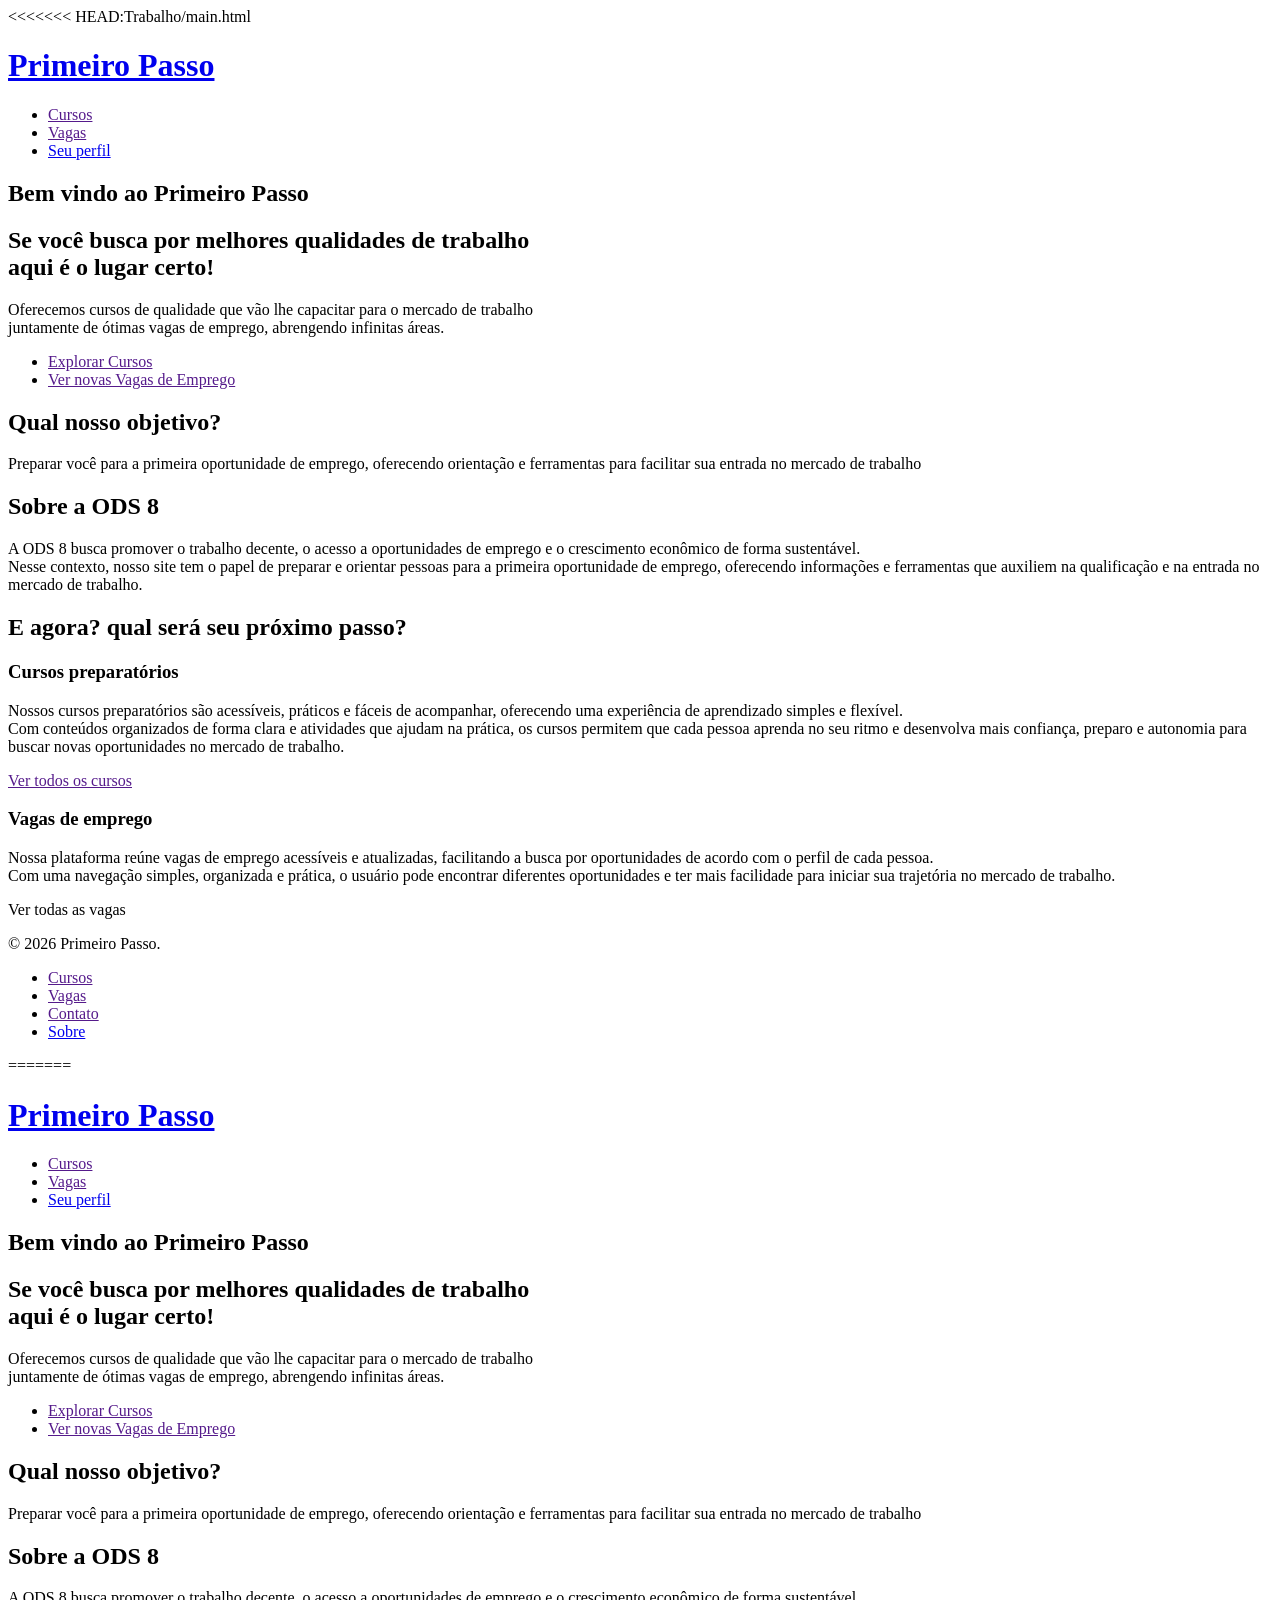
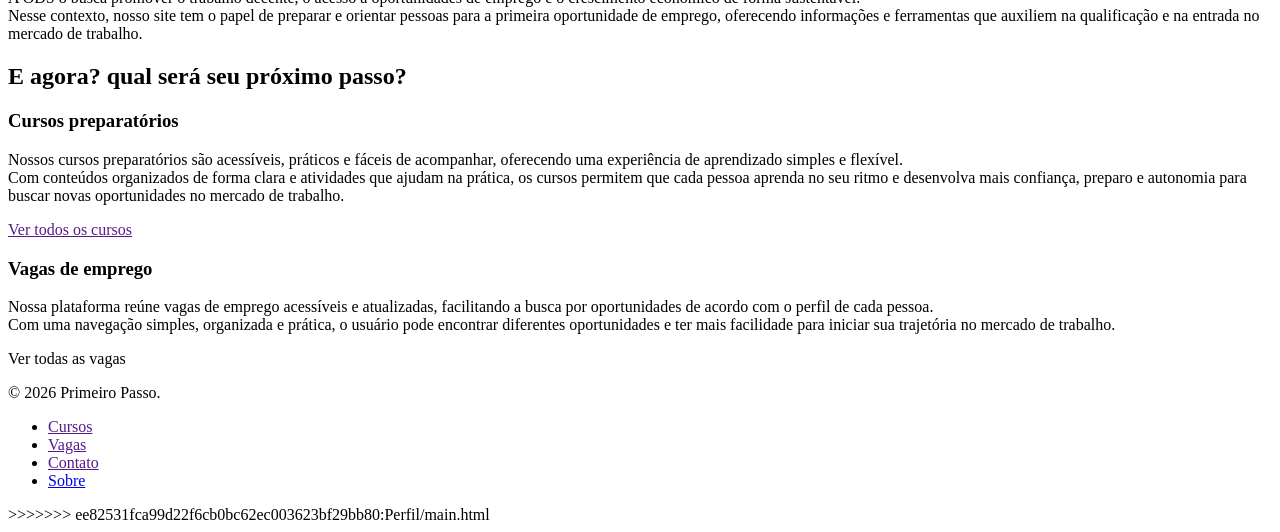
==== Trabalho/index.html @ 127a755f "Rename main.html to index.html" ====
<<<<<<< HEAD:Trabalho/main.html
<!DOCTYPE html>
<html lang="pt-br">
<head>
    <meta charset="UTF-8">
    <meta name="viewport" content="width=device-width, initial-scale=1.0">
    <link rel="shortcut icon" href="downloads/logo.ico" type="image/x-icon">
    <title>Primeiro Passo</title>
</head>
<body>
    <header>
        <h1><a href="main.html">Primeiro Passo</a></h1>
        <nav>
            <ul>
                <li><a href="">Cursos</a></li>
                <li><a href="">Vagas</a></li>
                <li><a href="perfil.html" >Seu perfil</a></li>
            </ul>
        </nav>
    </header>
    <section>
        <h2>Bem vindo ao Primeiro Passo</h2>
        <h2>Se você busca por melhores qualidades de trabalho <br>aqui é o lugar certo!</h2>
        <p>Oferecemos cursos de qualidade que vão lhe capacitar para o mercado de trabalho <br>juntamente de ótimas vagas de emprego, abrengendo infinitas áreas.</p>
        <ul>
            <li><a href="">Explorar Cursos</a></li>
            <li><a href="">Ver novas Vagas de Emprego</a></li>
        </ul>
    </section>
    <section>
        <h2>Qual nosso objetivo?</h2>
        <p>Preparar você para a primeira oportunidade de emprego, oferecendo orientação e ferramentas para facilitar sua entrada no mercado de trabalho </p>
    </section>

    <section>
        <h2>Sobre a ODS 8</h2>
        <p>A ODS 8 busca promover o trabalho decente, o acesso a oportunidades de emprego e o crescimento econômico de forma sustentável. <br>Nesse contexto, nosso site tem o papel de preparar e orientar pessoas para a primeira oportunidade de emprego, oferecendo informações e ferramentas que auxiliem na qualificação e na entrada no mercado de trabalho.</p>
    </section>
    
    <section>
        <h2>E agora? qual será seu próximo passo?</h2>
        <h3>Cursos preparatórios</h3>
        <p>Nossos cursos preparatórios são acessíveis, práticos e fáceis de acompanhar, oferecendo uma experiência de aprendizado simples e flexível. <br>Com conteúdos organizados de forma clara e atividades que ajudam na prática, os cursos permitem que cada pessoa aprenda no seu ritmo e desenvolva mais confiança, preparo e autonomia para buscar novas oportunidades no mercado de trabalho.</p>
        <a href="">Ver todos os cursos</a>
        
        <h3>Vagas de emprego</h3>
        <p>Nossa plataforma reúne vagas de emprego acessíveis e atualizadas, facilitando a busca por oportunidades de acordo com o perfil de cada pessoa.<br> Com uma navegação simples, organizada e prática, o usuário pode encontrar diferentes oportunidades e ter mais facilidade para iniciar sua trajetória no mercado de trabalho.</p>
        <a>Ver todas as vagas</a>
    </section>
  <footer>
    <p>&copy; 2026 Primeiro Passo.</p>
    <ul>
      <li><a href="">Cursos</a></li>
      <li><a href="">Vagas</a></li>
      <li><a href="">Contato</a></li>
      <li><a href="sobre.html">Sobre</a></li>
    </ul>

  </footer>
</body>
</html>
=======
<!DOCTYPE html>
<html lang="pt-br">
<head>
    <meta charset="UTF-8">
    <meta name="viewport" content="width=device-width, initial-scale=1.0">
    <link rel="shortcut icon" href="downloads/logo.ico" type="image/x-icon">
    <title>Primeiro Passo</title>
</head>
<body>
    <header>
        <h1><a href="main.html">Primeiro Passo</a></h1>
        <nav>
            <ul>
                <li><a href="">Cursos</a></li>
                <li><a href="">Vagas</a></li>
                <li><a href="perfil.html" >Seu perfil</a></li>
            </ul>
        </nav>
    </header>
    <section>
        <h2>Bem vindo ao Primeiro Passo <br></h2>
        <h2>Se você busca por melhores qualidades de trabalho <br>aqui é o lugar certo!</h2>
        <p>Oferecemos cursos de qualidade que vão lhe capacitar para o mercado de trabalho <br>juntamente de ótimas vagas de emprego, abrengendo infinitas áreas.</p>
        <ul>
            <li><a href="">Explorar Cursos</a></li>
            <li><a href="">Ver novas Vagas de Emprego</a></li>
        </ul>
    </section>
    <section>
        <h2>Qual nosso objetivo?</h2>
        <p>Preparar você para a primeira oportunidade de emprego, oferecendo orientação e ferramentas para facilitar sua entrada no mercado de trabalho </p>
    </section>

    <section>
        <h2>Sobre a ODS 8</h2>
        <p>A ODS 8 busca promover o trabalho decente, o acesso a oportunidades de emprego e o crescimento econômico de forma sustentável. <br>Nesse contexto, nosso site tem o papel de preparar e orientar pessoas para a primeira oportunidade de emprego, oferecendo informações e ferramentas que auxiliem na qualificação e na entrada no mercado de trabalho.</p>
    </section>
    
    <section>
        <h2>E agora? qual será seu próximo passo?</h2>
        <h3>Cursos preparatórios</h3>
        <p>Nossos cursos preparatórios são acessíveis, práticos e fáceis de acompanhar, oferecendo uma experiência de aprendizado simples e flexível. <br>Com conteúdos organizados de forma clara e atividades que ajudam na prática, os cursos permitem que cada pessoa aprenda no seu ritmo e desenvolva mais confiança, preparo e autonomia para buscar novas oportunidades no mercado de trabalho.</p>
        <a href="">Ver todos os cursos</a>
        
        <h3>Vagas de emprego</h3>
        <p>Nossa plataforma reúne vagas de emprego acessíveis e atualizadas, facilitando a busca por oportunidades de acordo com o perfil de cada pessoa.<br> Com uma navegação simples, organizada e prática, o usuário pode encontrar diferentes oportunidades e ter mais facilidade para iniciar sua trajetória no mercado de trabalho.</p>
        <a>Ver todas as vagas</a>
    </section>
  <footer>
    <p>&copy; 2026 Primeiro Passo.</p>
    <ul>
      <li><a href="">Cursos</a></li>
      <li><a href="">Vagas</a></li>
      <li><a href="">Contato</a></li>
      <li><a href="sobre.html">Sobre</a></li>
    </ul>

  </footer>
</body>
</html>
>>>>>>> ee82531fca99d22f6cb0bc62ec003623bf29bb80:Perfil/main.html
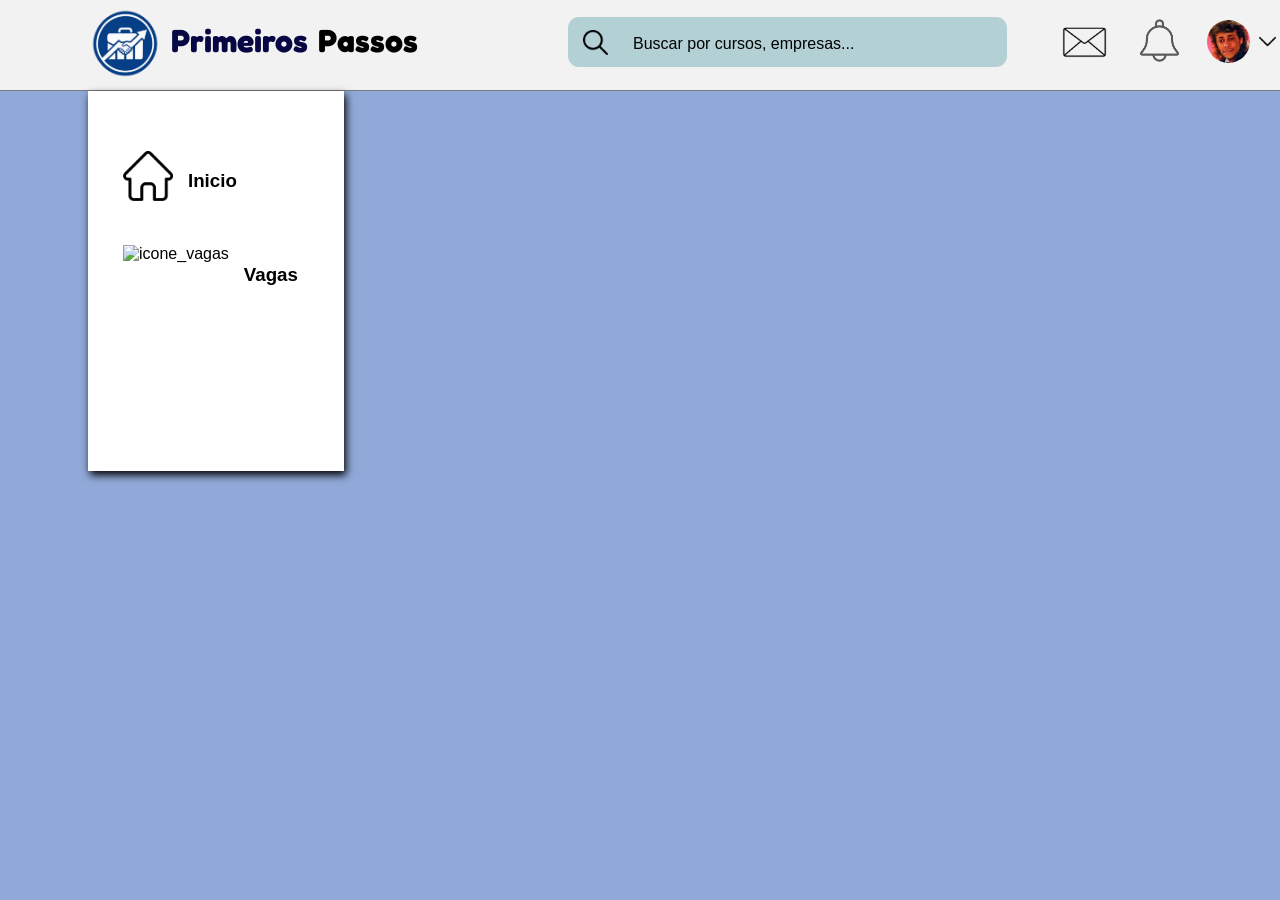
==== commit f5c92555: "mudança de local dos arquivos" ====
--- a/Trabalho/index.html
+++ b/Trabalho/index.html
@@ -1,123 +1,53 @@
-<<<<<<< HEAD:Trabalho/main.html
 <!DOCTYPE html>
 <html lang="pt-br">
 <head>
     <meta charset="UTF-8">
     <meta name="viewport" content="width=device-width, initial-scale=1.0">
-    <link rel="shortcut icon" href="downloads/logo.ico" type="image/x-icon">
-    <title>Primeiro Passo</title>
+    <title>Pagina Inicial</title>
+    <link rel="stylesheet" href="./Css/index.css">
+    <!--Fonte exportada-->
+    <link rel="preconnect" href="https://fonts.googleapis.com">
+    <link rel="preconnect" href="https://fonts.gstatic.com" crossorigin>
+    <link href="https://fonts.googleapis.com/css2?family=Fredoka:wght@300..700&display=swap" rel="stylesheet">
+
 </head>
-<body>
-    <header>
-        <h1><a href="main.html">Primeiro Passo</a></h1>
-        <nav>
-            <ul>
-                <li><a href="">Cursos</a></li>
-                <li><a href="">Vagas</a></li>
-                <li><a href="perfil.html" >Seu perfil</a></li>
-            </ul>
-        </nav>
+<body class="meu_body">
+
+    <!--Cabeçalho da pagina-->
+    <header class="meu_header">
+        <div class="header_design">
+            <img src="./Imagens/logo.ico" style="height: 71px; margin-left: 90px; margin-top: 8px;">
+            <h1 style="color: rgb(7, 7, 68); margin-left: 10px;">Primeiros</h1>
+            <h1 style="margin-left: 10px;">Passos</h1>
+            <!--barra de pesquisa-->
+            <div class="container_barra">
+                <img src="./Imagens/Lupa.png" alt="logo_lupa" style="height: 25px; margin-left: 15px; margin-top: 13px;">
+                <div class="h6_barra">
+                    <p>Buscar por cursos, empresas...</p>
+                </div>
+            </div>
+            <img src="./Imagens/email.png" alt="logo_email" style="height: 45px; margin-left: 55px; margin-top: 20px;">
+            <img src="./Imagens/Sino.png" alt="logo_sino" style="height: 65px; margin-left: 20px; margin-top: 8px;">
+            <img src="./Imagens/Perfil.png" alt="Logo_perfil" style="height: 43px; border-radius: 80px; margin-top: 20px; margin-left: 15px;">
+            <img src="./Imagens/Seta_baixo.png" alt="Logo_seta" style="height: 25px; margin-top: 29px; margin-left: 5px;">
+        </div>
     </header>
-    <section>
-        <h2>Bem vindo ao Primeiro Passo</h2>
-        <h2>Se você busca por melhores qualidades de trabalho <br>aqui é o lugar certo!</h2>
-        <p>Oferecemos cursos de qualidade que vão lhe capacitar para o mercado de trabalho <br>juntamente de ótimas vagas de emprego, abrengendo infinitas áreas.</p>
-        <ul>
-            <li><a href="">Explorar Cursos</a></li>
-            <li><a href="">Ver novas Vagas de Emprego</a></li>
-        </ul>
-    </section>
-    <section>
-        <h2>Qual nosso objetivo?</h2>
-        <p>Preparar você para a primeira oportunidade de emprego, oferecendo orientação e ferramentas para facilitar sua entrada no mercado de trabalho </p>
-    </section>
 
-    <section>
-        <h2>Sobre a ODS 8</h2>
-        <p>A ODS 8 busca promover o trabalho decente, o acesso a oportunidades de emprego e o crescimento econômico de forma sustentável. <br>Nesse contexto, nosso site tem o papel de preparar e orientar pessoas para a primeira oportunidade de emprego, oferecendo informações e ferramentas que auxiliem na qualificação e na entrada no mercado de trabalho.</p>
-    </section>
+    <!--Corpo da pagina-->
+    <div class="corpo_container">
+        <div class="container_menu">
+            <div class="home">
+                <img src="./Imagens/home.png" alt="icone_home" style="height: 50px;">
+                <h3>Inicio</h3>
+            </div>
+
+            <div class="Vagas">
+                <img src="./Imagens/mala.png" alt="icone_vagas" style="height: 50px;">
+                <h3>Vagas</h3>
+            </div>
+        </div>
+    </div>
+
     
-    <section>
-        <h2>E agora? qual será seu próximo passo?</h2>
-        <h3>Cursos preparatórios</h3>
-        <p>Nossos cursos preparatórios são acessíveis, práticos e fáceis de acompanhar, oferecendo uma experiência de aprendizado simples e flexível. <br>Com conteúdos organizados de forma clara e atividades que ajudam na prática, os cursos permitem que cada pessoa aprenda no seu ritmo e desenvolva mais confiança, preparo e autonomia para buscar novas oportunidades no mercado de trabalho.</p>
-        <a href="">Ver todos os cursos</a>
-        
-        <h3>Vagas de emprego</h3>
-        <p>Nossa plataforma reúne vagas de emprego acessíveis e atualizadas, facilitando a busca por oportunidades de acordo com o perfil de cada pessoa.<br> Com uma navegação simples, organizada e prática, o usuário pode encontrar diferentes oportunidades e ter mais facilidade para iniciar sua trajetória no mercado de trabalho.</p>
-        <a>Ver todas as vagas</a>
-    </section>
-  <footer>
-    <p>&copy; 2026 Primeiro Passo.</p>
-    <ul>
-      <li><a href="">Cursos</a></li>
-      <li><a href="">Vagas</a></li>
-      <li><a href="">Contato</a></li>
-      <li><a href="sobre.html">Sobre</a></li>
-    </ul>
-
-  </footer>
 </body>
-</html>
-=======
-<!DOCTYPE html>
-<html lang="pt-br">
-<head>
-    <meta charset="UTF-8">
-    <meta name="viewport" content="width=device-width, initial-scale=1.0">
-    <link rel="shortcut icon" href="downloads/logo.ico" type="image/x-icon">
-    <title>Primeiro Passo</title>
-</head>
-<body>
-    <header>
-        <h1><a href="main.html">Primeiro Passo</a></h1>
-        <nav>
-            <ul>
-                <li><a href="">Cursos</a></li>
-                <li><a href="">Vagas</a></li>
-                <li><a href="perfil.html" >Seu perfil</a></li>
-            </ul>
-        </nav>
-    </header>
-    <section>
-        <h2>Bem vindo ao Primeiro Passo <br></h2>
-        <h2>Se você busca por melhores qualidades de trabalho <br>aqui é o lugar certo!</h2>
-        <p>Oferecemos cursos de qualidade que vão lhe capacitar para o mercado de trabalho <br>juntamente de ótimas vagas de emprego, abrengendo infinitas áreas.</p>
-        <ul>
-            <li><a href="">Explorar Cursos</a></li>
-            <li><a href="">Ver novas Vagas de Emprego</a></li>
-        </ul>
-    </section>
-    <section>
-        <h2>Qual nosso objetivo?</h2>
-        <p>Preparar você para a primeira oportunidade de emprego, oferecendo orientação e ferramentas para facilitar sua entrada no mercado de trabalho </p>
-    </section>
-
-    <section>
-        <h2>Sobre a ODS 8</h2>
-        <p>A ODS 8 busca promover o trabalho decente, o acesso a oportunidades de emprego e o crescimento econômico de forma sustentável. <br>Nesse contexto, nosso site tem o papel de preparar e orientar pessoas para a primeira oportunidade de emprego, oferecendo informações e ferramentas que auxiliem na qualificação e na entrada no mercado de trabalho.</p>
-    </section>
-    
-    <section>
-        <h2>E agora? qual será seu próximo passo?</h2>
-        <h3>Cursos preparatórios</h3>
-        <p>Nossos cursos preparatórios são acessíveis, práticos e fáceis de acompanhar, oferecendo uma experiência de aprendizado simples e flexível. <br>Com conteúdos organizados de forma clara e atividades que ajudam na prática, os cursos permitem que cada pessoa aprenda no seu ritmo e desenvolva mais confiança, preparo e autonomia para buscar novas oportunidades no mercado de trabalho.</p>
-        <a href="">Ver todos os cursos</a>
-        
-        <h3>Vagas de emprego</h3>
-        <p>Nossa plataforma reúne vagas de emprego acessíveis e atualizadas, facilitando a busca por oportunidades de acordo com o perfil de cada pessoa.<br> Com uma navegação simples, organizada e prática, o usuário pode encontrar diferentes oportunidades e ter mais facilidade para iniciar sua trajetória no mercado de trabalho.</p>
-        <a>Ver todas as vagas</a>
-    </section>
-  <footer>
-    <p>&copy; 2026 Primeiro Passo.</p>
-    <ul>
-      <li><a href="">Cursos</a></li>
-      <li><a href="">Vagas</a></li>
-      <li><a href="">Contato</a></li>
-      <li><a href="sobre.html">Sobre</a></li>
-    </ul>
-
-  </footer>
-</body>
-</html>
->>>>>>> ee82531fca99d22f6cb0bc62ec003623bf29bb80:Perfil/main.html
+</html>
--- a/Trabalho/Css/index.css
+++ b/Trabalho/Css/index.css
@@ -0,0 +1,68 @@
+.meu_body {
+    margin: 0;
+    padding: 0;
+    background-color: rgb(144, 169, 216);
+}
+
+
+/* o cabeçalho da pagina */
+.meu_header {
+    border: 2px;
+    background-color: rgb(243, 242, 242);
+    height: 90px;
+    width: 100%;
+    border-bottom: solid  1px rgb(121, 121, 121);
+}
+
+.header_design {
+    display: flex;
+    font-family: "Fredoka", sans-serif;
+}
+
+.container_barra {
+    border: 2px;
+    background-color: rgba(129, 182, 189, 0.555);
+    height: 50px;
+    width: 48%;
+    margin-left: 150px;
+    margin-top: 17px;
+    border-radius: 11px;
+    display: flex;
+}
+
+.h6_barra {
+    display: flex;
+    font-family: Arial;
+    margin-left: 25px;
+    margin-top: 2px;
+}
+
+/* manter as bordas separadas*/
+.corpo_container {
+    display: flex;
+}
+
+/* pagina de menu */
+.container_menu {
+    border: 2px;
+    background-color: rgb(255, 255, 255);
+    width: 20%;
+    height: 380px;
+    margin-left: 88px;
+    box-shadow: 2px 4px 8px black;
+    font-family: arial;
+}
+
+.home {
+    margin-top: 60px;
+    margin-left: 35px;
+    display: flex;
+    gap: 15px;
+}
+
+.Vagas {
+    margin-left: 35px;
+    margin-top: 35px;
+    display: flex;
+    gap: 15px;
+}
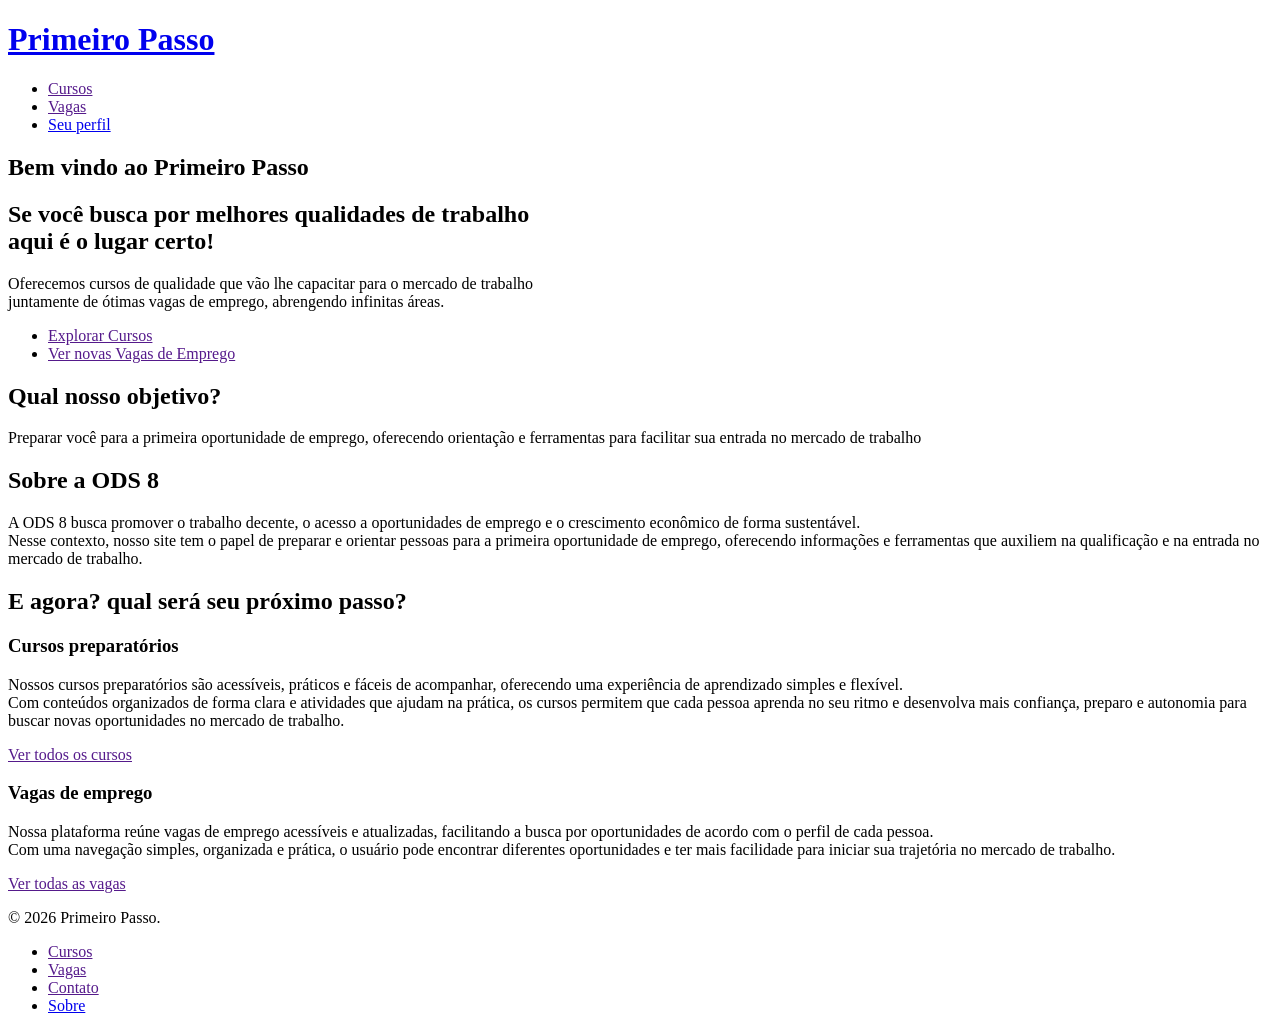
==== commit 45a435f1: "Create index.html" ====
--- a/Trabalho/index.html
+++ b/Trabalho/index.html
@@ -3,51 +3,59 @@
 <head>
     <meta charset="UTF-8">
     <meta name="viewport" content="width=device-width, initial-scale=1.0">
-    <title>Pagina Inicial</title>
-    <link rel="stylesheet" href="./Css/index.css">
-    <!--Fonte exportada-->
-    <link rel="preconnect" href="https://fonts.googleapis.com">
-    <link rel="preconnect" href="https://fonts.gstatic.com" crossorigin>
-    <link href="https://fonts.googleapis.com/css2?family=Fredoka:wght@300..700&display=swap" rel="stylesheet">
+    <link rel="shortcut icon" href="downloads/logo.ico" type="image/x-icon">
+    <link rel="stylesheet" href="index.css">
+    <title>Primeiro Passo</title>
+</head>
+<body>
+    <header>
+        <h1><a href="main.html">Primeiro Passo</a></h1>
+        <nav>
+            <ul>
+                <li><a href="">Cursos</a></li>
+                <li><a href="">Vagas</a></li>
+                <li><a href="perfil.html" >Seu perfil</a></li>
+            </ul>
+        </nav>
+    </header>
+    <section>
+        <h2>Bem vindo ao Primeiro Passo <br></h2>
+        <h2>Se você busca por melhores qualidades de trabalho <br>aqui é o lugar certo!</h2>
+        <p>Oferecemos cursos de qualidade que vão lhe capacitar para o mercado de trabalho <br>juntamente de ótimas vagas de emprego, abrengendo infinitas áreas.</p>
+        <ul>
+            <li><a href="">Explorar Cursos</a></li>
+            <li><a href="">Ver novas Vagas de Emprego</a></li>
+        </ul>
+    </section>
+    <section>
+        <h2>Qual nosso objetivo?</h2>
+        <p>Preparar você para a primeira oportunidade de emprego, oferecendo orientação e ferramentas para facilitar sua entrada no mercado de trabalho </p>
+    </section>
 
-</head>
-<body class="meu_body">
+    <section>
+        <h2>Sobre a ODS 8</h2>
+        <p>A ODS 8 busca promover o trabalho decente, o acesso a oportunidades de emprego e o crescimento econômico de forma sustentável. <br>Nesse contexto, nosso site tem o papel de preparar e orientar pessoas para a primeira oportunidade de emprego, oferecendo informações e ferramentas que auxiliem na qualificação e na entrada no mercado de trabalho.</p>
+    </section>
+    
+    <section>
+        <h2>E agora? qual será seu próximo passo?</h2>
+        <h3>Cursos preparatórios</h3>
+        <p>Nossos cursos preparatórios são acessíveis, práticos e fáceis de acompanhar, oferecendo uma experiência de aprendizado simples e flexível. <br>Com conteúdos organizados de forma clara e atividades que ajudam na prática, os cursos permitem que cada pessoa aprenda no seu ritmo e desenvolva mais confiança, preparo e autonomia para buscar novas oportunidades no mercado de trabalho.</p>
+        <a href="">Ver todos os cursos</a>
+        
+        <h3>Vagas de emprego</h3>
+        <p>Nossa plataforma reúne vagas de emprego acessíveis e atualizadas, facilitando a busca por oportunidades de acordo com o perfil de cada pessoa.<br> Com uma navegação simples, organizada e prática, o usuário pode encontrar diferentes oportunidades e ter mais facilidade para iniciar sua trajetória no mercado de trabalho.</p>
+        <a href="">Ver todas as vagas</a>
+    </section>
+  <footer>
+    <p>&copy; 2026 Primeiro Passo.</p>
+    <ul>
+      <li><a href="">Cursos</a></li>
+      <li><a href="">Vagas</a></li>
+      <li><a href="">Contato</a></li>
+      <li><a href="sobre.html">Sobre</a></li>
+    </ul>
 
-    <!--Cabeçalho da pagina-->
-    <header class="meu_header">
-        <div class="header_design">
-            <img src="./Imagens/logo.ico" style="height: 71px; margin-left: 90px; margin-top: 8px;">
-            <h1 style="color: rgb(7, 7, 68); margin-left: 10px;">Primeiros</h1>
-            <h1 style="margin-left: 10px;">Passos</h1>
-            <!--barra de pesquisa-->
-            <div class="container_barra">
-                <img src="./Imagens/Lupa.png" alt="logo_lupa" style="height: 25px; margin-left: 15px; margin-top: 13px;">
-                <div class="h6_barra">
-                    <p>Buscar por cursos, empresas...</p>
-                </div>
-            </div>
-            <img src="./Imagens/email.png" alt="logo_email" style="height: 45px; margin-left: 55px; margin-top: 20px;">
-            <img src="./Imagens/Sino.png" alt="logo_sino" style="height: 65px; margin-left: 20px; margin-top: 8px;">
-            <img src="./Imagens/Perfil.png" alt="Logo_perfil" style="height: 43px; border-radius: 80px; margin-top: 20px; margin-left: 15px;">
-            <img src="./Imagens/Seta_baixo.png" alt="Logo_seta" style="height: 25px; margin-top: 29px; margin-left: 5px;">
-        </div>
-    </header>
-
-    <!--Corpo da pagina-->
-    <div class="corpo_container">
-        <div class="container_menu">
-            <div class="home">
-                <img src="./Imagens/home.png" alt="icone_home" style="height: 50px;">
-                <h3>Inicio</h3>
-            </div>
-
-            <div class="Vagas">
-                <img src="./Imagens/mala.png" alt="icone_vagas" style="height: 50px;">
-                <h3>Vagas</h3>
-            </div>
-        </div>
-    </div>
-
-    
+  </footer>
 </body>
-</html>+</html>
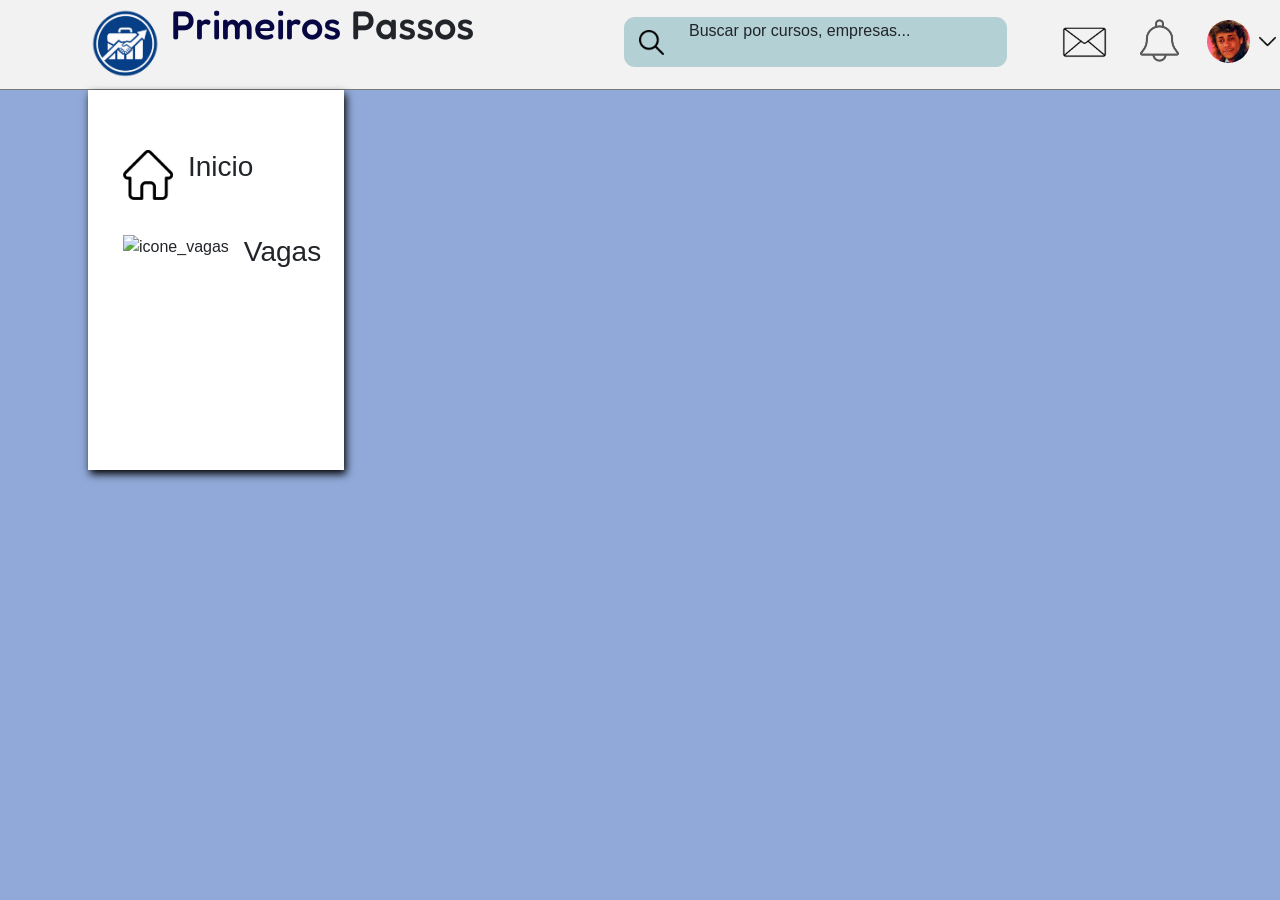
==== commit 4801e055: "criação de pagina de vagas para trabalho" ====
--- a/Trabalho/index.html
+++ b/Trabalho/index.html
@@ -3,59 +3,52 @@
 <head>
     <meta charset="UTF-8">
     <meta name="viewport" content="width=device-width, initial-scale=1.0">
-    <link rel="shortcut icon" href="downloads/logo.ico" type="image/x-icon">
-    <link rel="stylesheet" href="index.css">
-    <title>Primeiro Passo</title>
+    <title>Pagina Inicial</title>
+    <link href="https://cdn.jsdelivr.net/npm/bootstrap@5.3.8/dist/css/bootstrap.min.css" rel="stylesheet" integrity="sha384-sRIl4kxILFvY47J16cr9ZwB07vP4J8+LH7qKQnuqkuIAvNWLzeN8tE5YBujZqJLB" crossorigin="anonymous">
+    <link rel="stylesheet" href="./Css/index.css">
+    <!--Fonte exportada-->
+    <link rel="preconnect" href="https://fonts.googleapis.com">
+    <link rel="preconnect" href="https://fonts.gstatic.com" crossorigin>
+    <link href="https://fonts.googleapis.com/css2?family=Fredoka:wght@300..700&display=swap" rel="stylesheet">
+
 </head>
-<body>
-    <header>
-        <h1><a href="main.html">Primeiro Passo</a></h1>
-        <nav>
-            <ul>
-                <li><a href="">Cursos</a></li>
-                <li><a href="">Vagas</a></li>
-                <li><a href="perfil.html" >Seu perfil</a></li>
-            </ul>
-        </nav>
+<body class="meu_body">
+
+    <!--Cabeçalho da pagina-->
+    <header class="meu_header">
+        <div class="header_design">
+            <img src="./Imagens/logo.ico" style="height: 71px; margin-left: 90px; margin-top: 8px;">
+            <h1 style="color: rgb(7, 7, 68); margin-left: 10px;">Primeiros</h1>
+            <h1 style="margin-left: 10px;">Passos</h1>
+            <!--barra de pesquisa-->
+            <div class="container_barra">
+                <img src="./Imagens/Lupa.png" alt="logo_lupa" style="height: 25px; margin-left: 15px; margin-top: 13px;">
+                <div class="h6_barra">
+                    <p>Buscar por cursos, empresas...</p>
+                </div>
+            </div>
+            <img src="./Imagens/email.png" alt="logo_email" style="height: 45px; margin-left: 55px; margin-top: 20px;">
+            <img src="./Imagens/Sino.png" alt="logo_sino" style="height: 65px; margin-left: 20px; margin-top: 8px;">
+            <img src="./Imagens/Perfil.png" alt="Logo_perfil" style="height: 43px; border-radius: 80px; margin-top: 20px; margin-left: 15px;">
+            <img src="./Imagens/Seta_baixo.png" alt="Logo_seta" style="height: 25px; margin-top: 29px; margin-left: 5px;">
+        </div>
     </header>
-    <section>
-        <h2>Bem vindo ao Primeiro Passo <br></h2>
-        <h2>Se você busca por melhores qualidades de trabalho <br>aqui é o lugar certo!</h2>
-        <p>Oferecemos cursos de qualidade que vão lhe capacitar para o mercado de trabalho <br>juntamente de ótimas vagas de emprego, abrengendo infinitas áreas.</p>
-        <ul>
-            <li><a href="">Explorar Cursos</a></li>
-            <li><a href="">Ver novas Vagas de Emprego</a></li>
-        </ul>
-    </section>
-    <section>
-        <h2>Qual nosso objetivo?</h2>
-        <p>Preparar você para a primeira oportunidade de emprego, oferecendo orientação e ferramentas para facilitar sua entrada no mercado de trabalho </p>
-    </section>
 
-    <section>
-        <h2>Sobre a ODS 8</h2>
-        <p>A ODS 8 busca promover o trabalho decente, o acesso a oportunidades de emprego e o crescimento econômico de forma sustentável. <br>Nesse contexto, nosso site tem o papel de preparar e orientar pessoas para a primeira oportunidade de emprego, oferecendo informações e ferramentas que auxiliem na qualificação e na entrada no mercado de trabalho.</p>
-    </section>
+    <!--Corpo da pagina-->
+    <div class="corpo_container">
+        <div class="container_menu">
+            <div class="home">
+                <img src="./Imagens/home.png" alt="icone_home" style="height: 50px;">
+                <h3>Inicio</h3>
+            </div>
+
+            <div class="Vagas">
+                <img src="./Imagens/mala.png" alt="icone_vagas" style="height: 50px;">
+                <h3>Vagas</h3>
+            </div>
+        </div>
+    </div>
+
     
-    <section>
-        <h2>E agora? qual será seu próximo passo?</h2>
-        <h3>Cursos preparatórios</h3>
-        <p>Nossos cursos preparatórios são acessíveis, práticos e fáceis de acompanhar, oferecendo uma experiência de aprendizado simples e flexível. <br>Com conteúdos organizados de forma clara e atividades que ajudam na prática, os cursos permitem que cada pessoa aprenda no seu ritmo e desenvolva mais confiança, preparo e autonomia para buscar novas oportunidades no mercado de trabalho.</p>
-        <a href="">Ver todos os cursos</a>
-        
-        <h3>Vagas de emprego</h3>
-        <p>Nossa plataforma reúne vagas de emprego acessíveis e atualizadas, facilitando a busca por oportunidades de acordo com o perfil de cada pessoa.<br> Com uma navegação simples, organizada e prática, o usuário pode encontrar diferentes oportunidades e ter mais facilidade para iniciar sua trajetória no mercado de trabalho.</p>
-        <a href="">Ver todas as vagas</a>
-    </section>
-  <footer>
-    <p>&copy; 2026 Primeiro Passo.</p>
-    <ul>
-      <li><a href="">Cursos</a></li>
-      <li><a href="">Vagas</a></li>
-      <li><a href="">Contato</a></li>
-      <li><a href="sobre.html">Sobre</a></li>
-    </ul>
-
-  </footer>
 </body>
-</html>
+</html>
--- a/Trabalho/Css/index.css
+++ b/Trabalho/Css/index.css
@@ -0,0 +1,68 @@
+.meu_body {
+    margin: 0;
+    padding: 0;
+    background-color: rgb(144, 169, 216);
+}
+
+
+/* o cabeçalho da pagina */
+.meu_header {
+    border: 2px;
+    background-color: rgb(243, 242, 242);
+    height: 90px;
+    width: 100%;
+    border-bottom: solid  1px rgb(121, 121, 121);
+}
+
+.header_design {
+    display: flex;
+    font-family: "Fredoka", sans-serif;
+}
+
+.container_barra {
+    border: 2px;
+    background-color: rgba(129, 182, 189, 0.555);
+    height: 50px;
+    width: 48%;
+    margin-left: 150px;
+    margin-top: 17px;
+    border-radius: 11px;
+    display: flex;
+}
+
+.h6_barra {
+    display: flex;
+    font-family: Arial;
+    margin-left: 25px;
+    margin-top: 2px;
+}
+
+/* manter as bordas separadas*/
+.corpo_container {
+    display: flex;
+}
+
+/* pagina de menu */
+.container_menu {
+    border: 2px;
+    background-color: rgb(255, 255, 255);
+    width: 20%;
+    height: 380px;
+    margin-left: 88px;
+    box-shadow: 2px 4px 8px black;
+    font-family: arial;
+}
+
+.home {
+    margin-top: 60px;
+    margin-left: 35px;
+    display: flex;
+    gap: 15px;
+}
+
+.Vagas {
+    margin-left: 35px;
+    margin-top: 35px;
+    display: flex;
+    gap: 15px;
+}
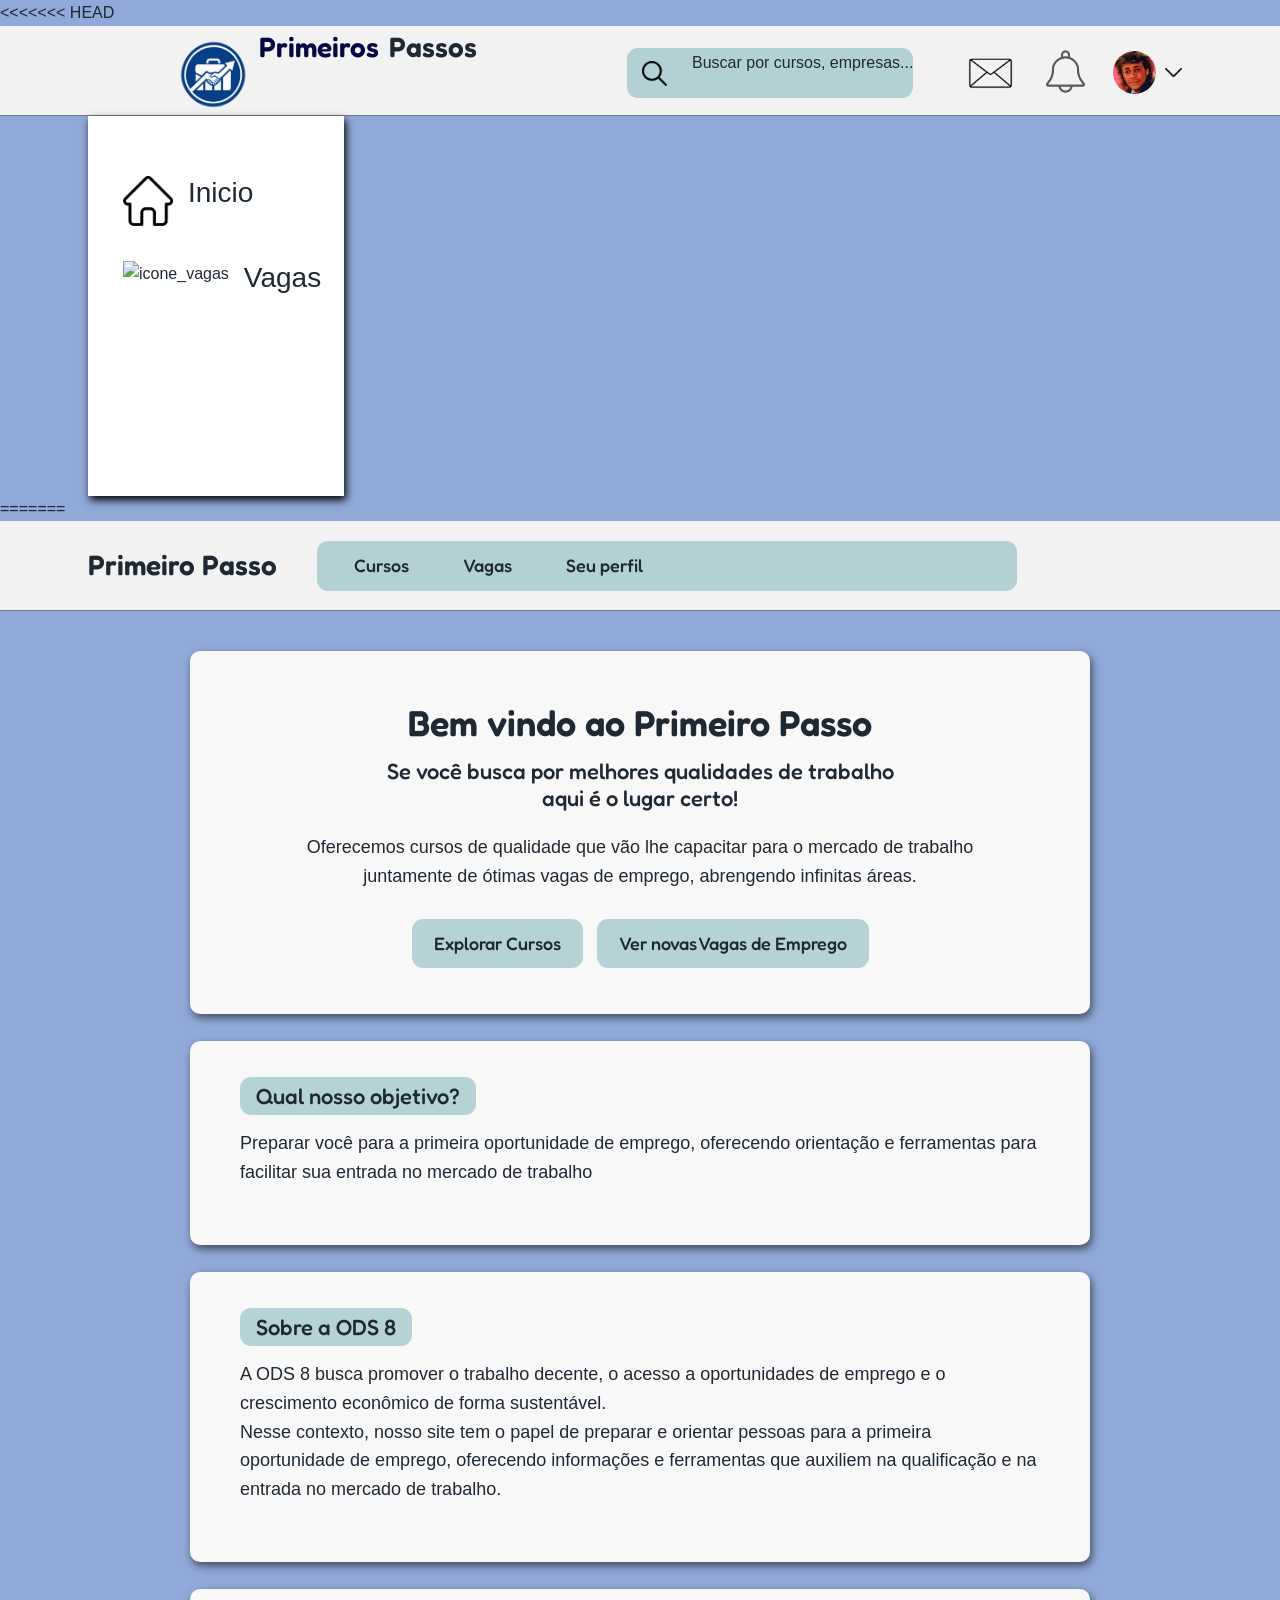
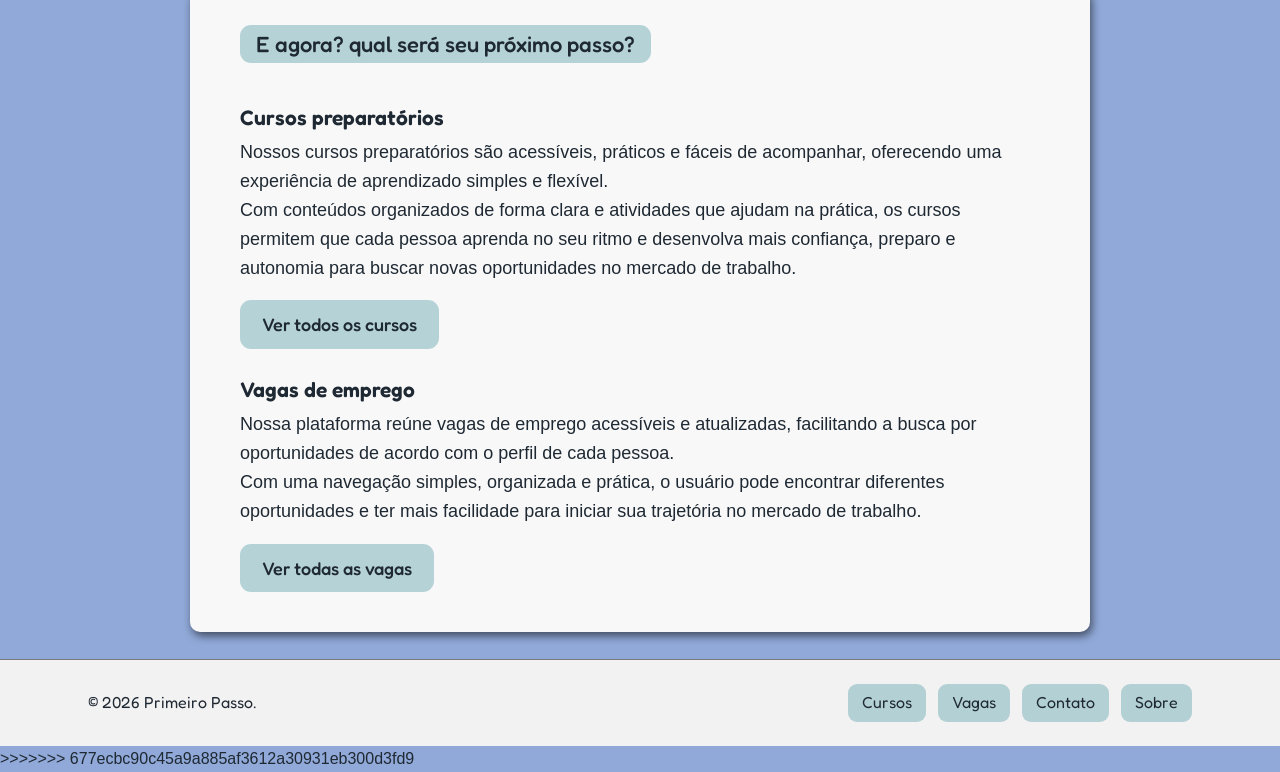
==== commit 4d95cce9: "Merge branch 'main' of https://github.com/Brunoxziinn/Projeto-vanessa" ====
--- a/Trabalho/index.html
+++ b/Trabalho/index.html
@@ -3,6 +3,7 @@
 <head>
     <meta charset="UTF-8">
     <meta name="viewport" content="width=device-width, initial-scale=1.0">
+<<<<<<< HEAD
     <title>Pagina Inicial</title>
     <link href="https://cdn.jsdelivr.net/npm/bootstrap@5.3.8/dist/css/bootstrap.min.css" rel="stylesheet" integrity="sha384-sRIl4kxILFvY47J16cr9ZwB07vP4J8+LH7qKQnuqkuIAvNWLzeN8tE5YBujZqJLB" crossorigin="anonymous">
     <link rel="stylesheet" href="./Css/index.css">
@@ -51,4 +52,62 @@
 
     
 </body>
-</html>+</html>
+=======
+    <link rel="shortcut icon" href="downloads/logo.ico" type="image/x-icon">
+    <link rel="stylesheet" href="index.css">
+    <title>Primeiro Passo</title>
+</head>
+<body>
+    <header>
+        <h1><a href="main.html">Primeiro Passo</a></h1>
+        <nav>
+            <ul>
+                <li><a href="">Cursos</a></li>
+                <li><a href="">Vagas</a></li>
+                <li><a href="perfil.html" >Seu perfil</a></li>
+            </ul>
+        </nav>
+    </header>
+    <section>
+        <h2>Bem vindo ao Primeiro Passo <br></h2>
+        <h2>Se você busca por melhores qualidades de trabalho <br>aqui é o lugar certo!</h2>
+        <p>Oferecemos cursos de qualidade que vão lhe capacitar para o mercado de trabalho <br>juntamente de ótimas vagas de emprego, abrengendo infinitas áreas.</p>
+        <ul>
+            <li><a href="">Explorar Cursos</a></li>
+            <li><a href="">Ver novas Vagas de Emprego</a></li>
+        </ul>
+    </section>
+    <section>
+        <h2>Qual nosso objetivo?</h2>
+        <p>Preparar você para a primeira oportunidade de emprego, oferecendo orientação e ferramentas para facilitar sua entrada no mercado de trabalho </p>
+    </section>
+
+    <section>
+        <h2>Sobre a ODS 8</h2>
+        <p>A ODS 8 busca promover o trabalho decente, o acesso a oportunidades de emprego e o crescimento econômico de forma sustentável. <br>Nesse contexto, nosso site tem o papel de preparar e orientar pessoas para a primeira oportunidade de emprego, oferecendo informações e ferramentas que auxiliem na qualificação e na entrada no mercado de trabalho.</p>
+    </section>
+    
+    <section>
+        <h2>E agora? qual será seu próximo passo?</h2>
+        <h3>Cursos preparatórios</h3>
+        <p>Nossos cursos preparatórios são acessíveis, práticos e fáceis de acompanhar, oferecendo uma experiência de aprendizado simples e flexível. <br>Com conteúdos organizados de forma clara e atividades que ajudam na prática, os cursos permitem que cada pessoa aprenda no seu ritmo e desenvolva mais confiança, preparo e autonomia para buscar novas oportunidades no mercado de trabalho.</p>
+        <a href="">Ver todos os cursos</a>
+        
+        <h3>Vagas de emprego</h3>
+        <p>Nossa plataforma reúne vagas de emprego acessíveis e atualizadas, facilitando a busca por oportunidades de acordo com o perfil de cada pessoa.<br> Com uma navegação simples, organizada e prática, o usuário pode encontrar diferentes oportunidades e ter mais facilidade para iniciar sua trajetória no mercado de trabalho.</p>
+        <a href="">Ver todas as vagas</a>
+    </section>
+  <footer>
+    <p>&copy; 2026 Primeiro Passo.</p>
+    <ul>
+      <li><a href="">Cursos</a></li>
+      <li><a href="">Vagas</a></li>
+      <li><a href="">Contato</a></li>
+      <li><a href="sobre.html">Sobre</a></li>
+    </ul>
+
+  </footer>
+</body>
+</html>
+>>>>>>> 677ecbc90c45a9a885af3612a30931eb300d3fd9
--- a/Trabalho/index.css
+++ b/Trabalho/index.css
@@ -0,0 +1,257 @@
+@import url("https://fonts.googleapis.com/css2?family=Fredoka:wght@400;500;600&display=swap");
+
+/* ---------- Paleeeetaaaa ---------- */
+:root {
+    --fundo: rgb(144, 169, 216);
+    --cabecalho: rgb(243, 242, 242);
+    --borda-cabecalho: rgb(121, 121, 121);
+    --card: rgb(248, 248, 248);
+    --destaque: rgba(129, 182, 189, 0.555);
+    --destaque-claro: #3fdef350;
+    --texto: #1f2933;
+    --sombra: 2px 4px 8px rgba(0, 0, 0, 0.55);
+    --raio: 10px;
+}
+
+/* ---------- Base ---------- */
+* {
+    box-sizing: border-box;
+}
+
+body {
+    margin: 0;
+    padding: 0;
+    background-color: var(--fundo);
+    font-family: Arial, Helvetica, sans-serif;
+    color: var(--texto);
+    line-height: 1.6;
+}
+
+a {
+    color: inherit;
+    text-decoration: none;
+}
+
+a:focus-visible {
+    outline: 3px solid rgb(31, 78, 140);
+    outline-offset: 3px;
+    border-radius: 6px;
+}
+
+/* ---------- Cabeçalho ---------- */
+header {
+    display: flex;
+    align-items: center;
+    gap: 40px;
+    min-height: 90px;
+    padding: 0 88px;
+    background-color: var(--cabecalho);
+    border-bottom: solid 1px var(--borda-cabecalho);
+    font-family: "Fredoka", Arial, sans-serif;
+}
+
+header h1 {
+    margin: 0;
+    font-size: 28px;
+    font-weight: 600;
+    white-space: nowrap;
+}
+
+header nav {
+    flex: 1;
+    max-width: 700px;
+    min-height: 50px;
+    background-color: var(--destaque);
+    border-radius: 11px;
+    display: flex;
+    align-items: center;
+}
+
+header nav ul {
+    list-style: none;
+    margin: 0;
+    padding: 0 25px;
+    display: flex;
+    gap: 30px;
+    width: 100%;
+}
+
+header nav a {
+    display: inline-block;
+    padding: 6px 12px;
+    font-size: 18px;
+    font-weight: 500;
+    border-radius: 9px;
+    transition: background-color 0.2s;
+}
+
+header nav a:hover {
+    background-color: var(--destaque-claro);
+}
+
+/* ---------- Cards de conteúdo ---------- */
+section {
+    max-width: 900px;
+    margin: 27px auto;
+    padding: 36px 50px 40px;
+    background-color: var(--card);
+    border-radius: var(--raio);
+    box-shadow: var(--sombra);
+    font-size: 18px;
+}
+
+section h2 {
+    display: inline-block;
+    margin: 0 0 14px;
+    padding: 6px 16px;
+    background-color: var(--destaque);
+    border-radius: 11px;
+    font-family: "Fredoka", Arial, sans-serif;
+    font-size: 22px;
+    font-weight: 500;
+}
+
+section h3 {
+    margin: 28px 0 8px;
+    font-family: "Fredoka", Arial, sans-serif;
+    font-size: 21px;
+    font-weight: 600;
+}
+
+section p {
+    margin: 0 0 18px;
+}
+
+/* ---------- Apresentação (primeiro card) ---------- */
+section:first-of-type {
+    margin-top: 40px;
+    padding: 50px 50px 46px;
+    text-align: center;
+}
+
+section:first-of-type h2 {
+    display: block;
+    padding: 0;
+    background: none;
+    border-radius: 0;
+    margin: 0 0 14px;
+    font-weight: 600;
+}
+
+section:first-of-type h2:first-of-type {
+    font-size: 36px;
+}
+
+section:first-of-type h2:nth-of-type(2) {
+    font-size: 22px;
+    font-weight: 500;
+    margin-bottom: 22px;
+}
+
+section:first-of-type ul {
+    list-style: none;
+    margin: 28px 0 0;
+    padding: 0;
+    display: flex;
+    flex-wrap: wrap;
+    justify-content: center;
+    gap: 14px;
+}
+
+/* ---------- Botões (links dentro dos cards) ---------- */
+section ul a,
+section > a {
+    display: inline-block;
+    padding: 10px 22px;
+    background-color: var(--destaque);
+    border-radius: 11px;
+    font-family: "Fredoka", Arial, sans-serif;
+    font-size: 18px;
+    font-weight: 500;
+    cursor: pointer;
+    transition: background-color 0.2s;
+}
+
+section ul a:hover,
+section > a:hover {
+    background-color: var(--destaque-claro);
+}
+
+/* ---------- Rodapé ---------- */
+footer {
+    display: flex;
+    flex-wrap: wrap;
+    align-items: center;
+    justify-content: space-between;
+    gap: 16px;
+    padding: 24px 88px;
+    background-color: var(--cabecalho);
+    border-top: solid 1px var(--borda-cabecalho);
+    font-family: "Fredoka", Arial, sans-serif;
+}
+
+footer p {
+    margin: 0;
+}
+
+footer ul {
+    list-style: none;
+    margin: 0;
+    padding: 0;
+    display: flex;
+    flex-wrap: wrap;
+    gap: 12px;
+}
+
+footer ul a {
+    display: inline-block;
+    padding: 6px 14px;
+    background-color: var(--destaque);
+    border-radius: 9px;
+    transition: background-color 0.2s;
+}
+
+footer ul a:hover {
+    background-color: var(--destaque-claro);
+}
+
+/* ---------- Celular e telas pequenas ---------- */
+@media (max-width: 800px) {
+    header {
+        flex-direction: column;
+        align-items: stretch;
+        gap: 12px;
+        padding: 16px 20px;
+    }
+
+    header nav {
+        max-width: none;
+    }
+
+    header nav ul {
+        padding: 0 10px;
+        gap: 6px;
+        flex-wrap: wrap;
+    }
+
+    section,
+    section:first-of-type {
+        margin: 20px 14px;
+        padding: 26px 22px 30px;
+        font-size: 16px;
+    }
+
+    section:first-of-type h2:first-of-type {
+        font-size: 28px;
+    }
+
+    section:first-of-type h2:nth-of-type(2) {
+        font-size: 19px;
+    }
+
+    footer {
+        flex-direction: column;
+        align-items: flex-start;
+        padding: 20px;
+    }
+}
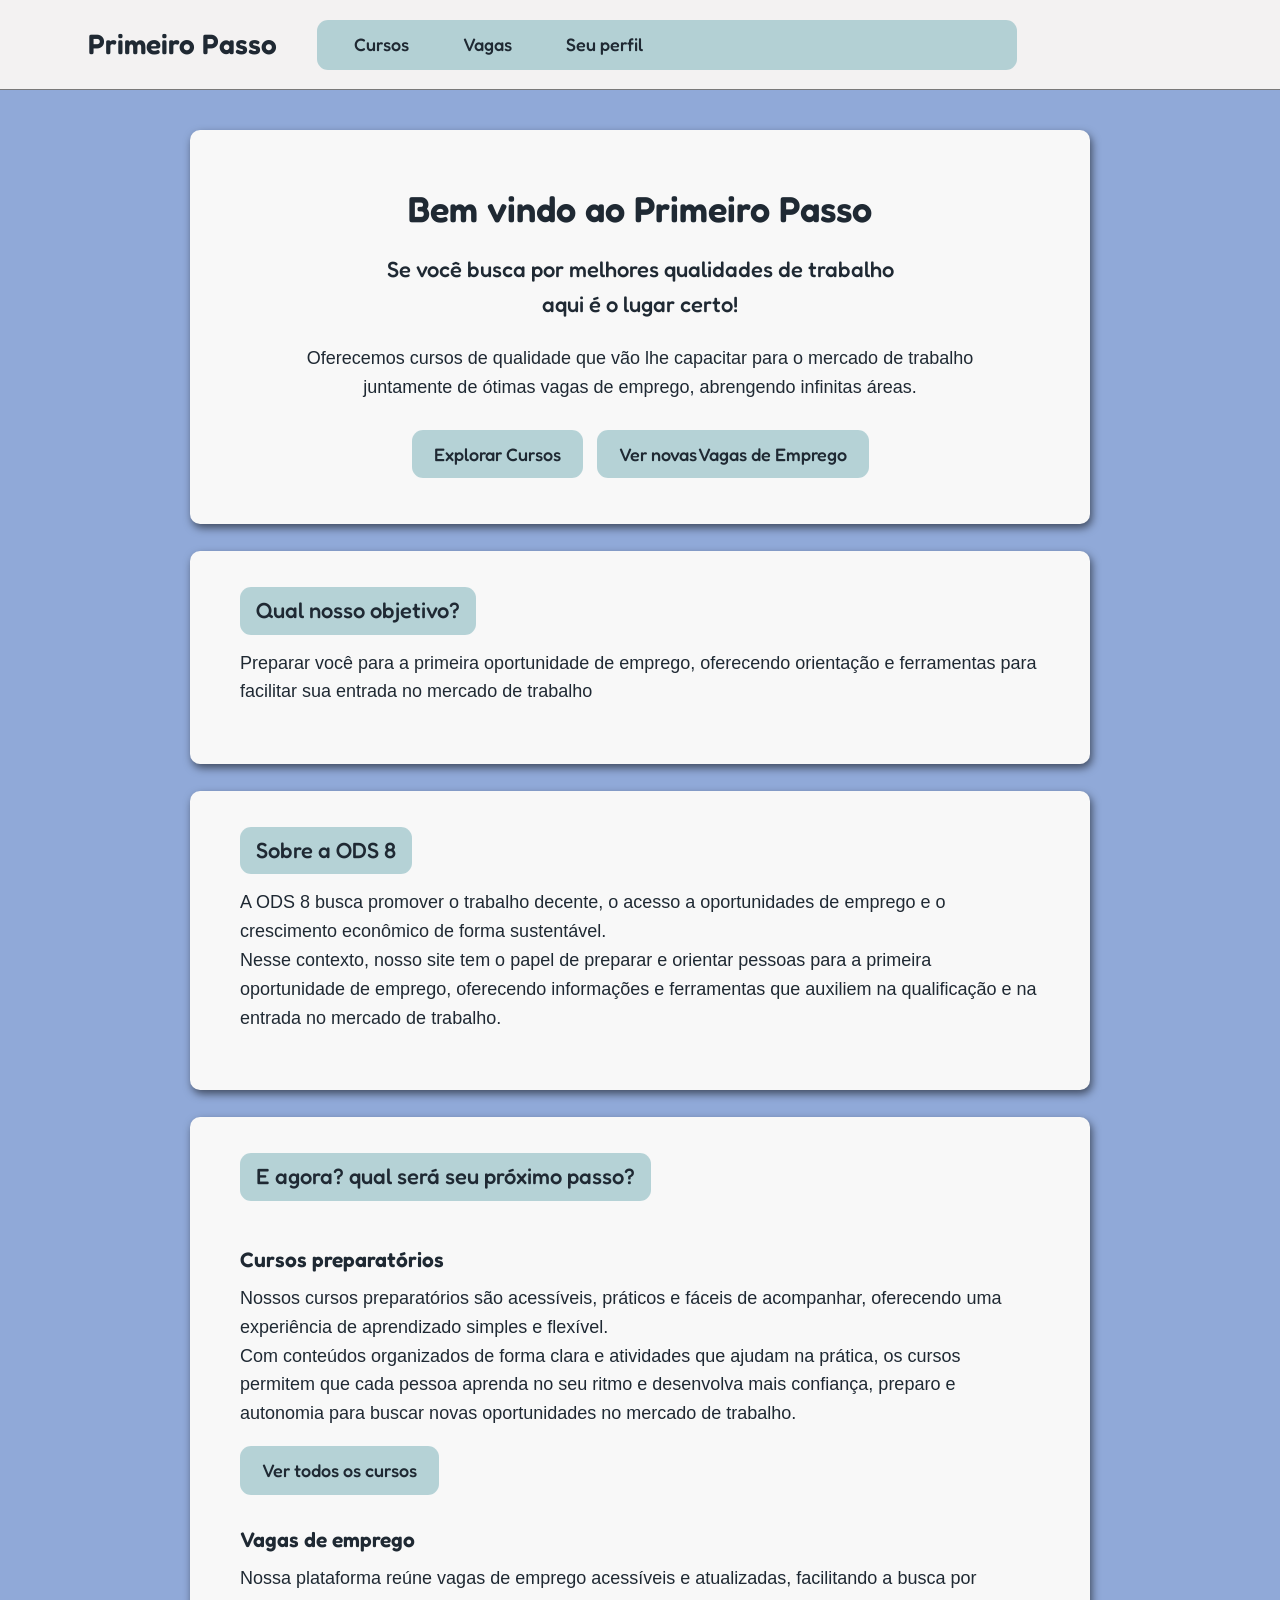
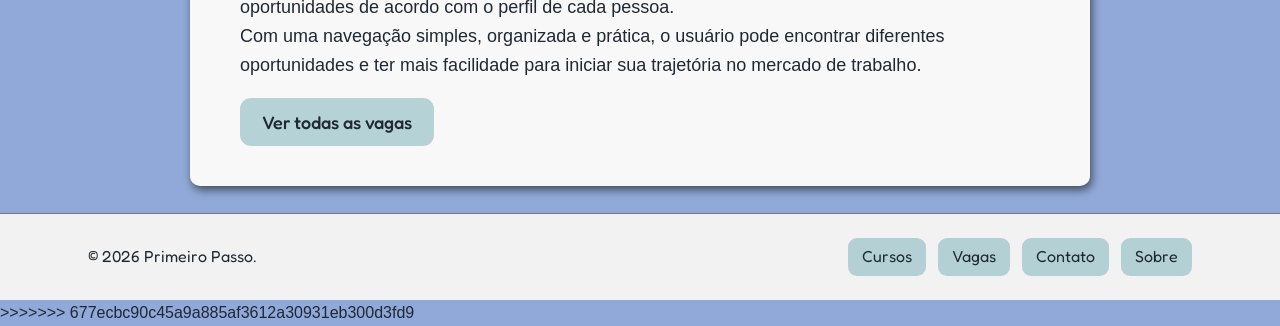
==== commit fbaf1d89: "alteração no design" ====
--- a/Trabalho/index.html
+++ b/Trabalho/index.html
@@ -3,57 +3,6 @@
 <head>
     <meta charset="UTF-8">
     <meta name="viewport" content="width=device-width, initial-scale=1.0">
-<<<<<<< HEAD
-    <title>Pagina Inicial</title>
-    <link href="https://cdn.jsdelivr.net/npm/bootstrap@5.3.8/dist/css/bootstrap.min.css" rel="stylesheet" integrity="sha384-sRIl4kxILFvY47J16cr9ZwB07vP4J8+LH7qKQnuqkuIAvNWLzeN8tE5YBujZqJLB" crossorigin="anonymous">
-    <link rel="stylesheet" href="./Css/index.css">
-    <!--Fonte exportada-->
-    <link rel="preconnect" href="https://fonts.googleapis.com">
-    <link rel="preconnect" href="https://fonts.gstatic.com" crossorigin>
-    <link href="https://fonts.googleapis.com/css2?family=Fredoka:wght@300..700&display=swap" rel="stylesheet">
-
-</head>
-<body class="meu_body">
-
-    <!--Cabeçalho da pagina-->
-    <header class="meu_header">
-        <div class="header_design">
-            <img src="./Imagens/logo.ico" style="height: 71px; margin-left: 90px; margin-top: 8px;">
-            <h1 style="color: rgb(7, 7, 68); margin-left: 10px;">Primeiros</h1>
-            <h1 style="margin-left: 10px;">Passos</h1>
-            <!--barra de pesquisa-->
-            <div class="container_barra">
-                <img src="./Imagens/Lupa.png" alt="logo_lupa" style="height: 25px; margin-left: 15px; margin-top: 13px;">
-                <div class="h6_barra">
-                    <p>Buscar por cursos, empresas...</p>
-                </div>
-            </div>
-            <img src="./Imagens/email.png" alt="logo_email" style="height: 45px; margin-left: 55px; margin-top: 20px;">
-            <img src="./Imagens/Sino.png" alt="logo_sino" style="height: 65px; margin-left: 20px; margin-top: 8px;">
-            <img src="./Imagens/Perfil.png" alt="Logo_perfil" style="height: 43px; border-radius: 80px; margin-top: 20px; margin-left: 15px;">
-            <img src="./Imagens/Seta_baixo.png" alt="Logo_seta" style="height: 25px; margin-top: 29px; margin-left: 5px;">
-        </div>
-    </header>
-
-    <!--Corpo da pagina-->
-    <div class="corpo_container">
-        <div class="container_menu">
-            <div class="home">
-                <img src="./Imagens/home.png" alt="icone_home" style="height: 50px;">
-                <h3>Inicio</h3>
-            </div>
-
-            <div class="Vagas">
-                <img src="./Imagens/mala.png" alt="icone_vagas" style="height: 50px;">
-                <h3>Vagas</h3>
-            </div>
-        </div>
-    </div>
-
-    
-</body>
-</html>
-=======
     <link rel="shortcut icon" href="downloads/logo.ico" type="image/x-icon">
     <link rel="stylesheet" href="index.css">
     <title>Primeiro Passo</title>
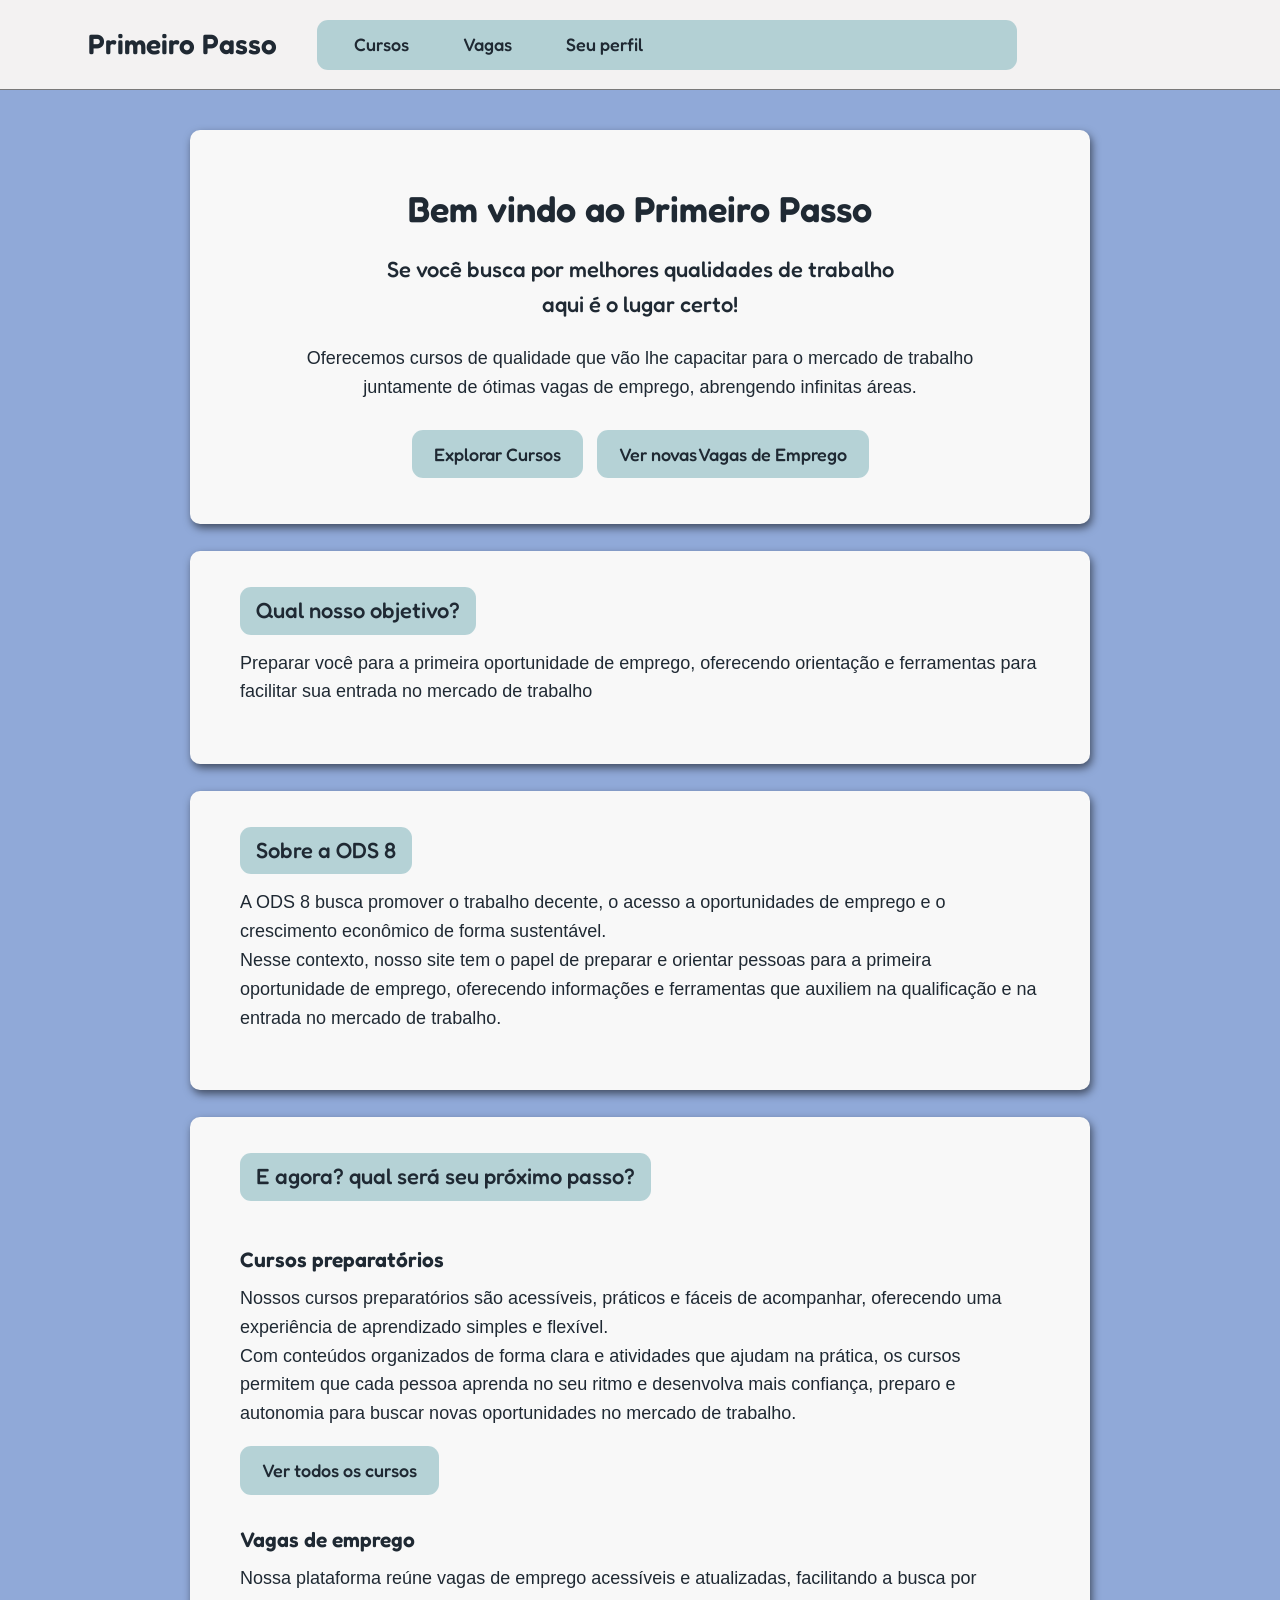
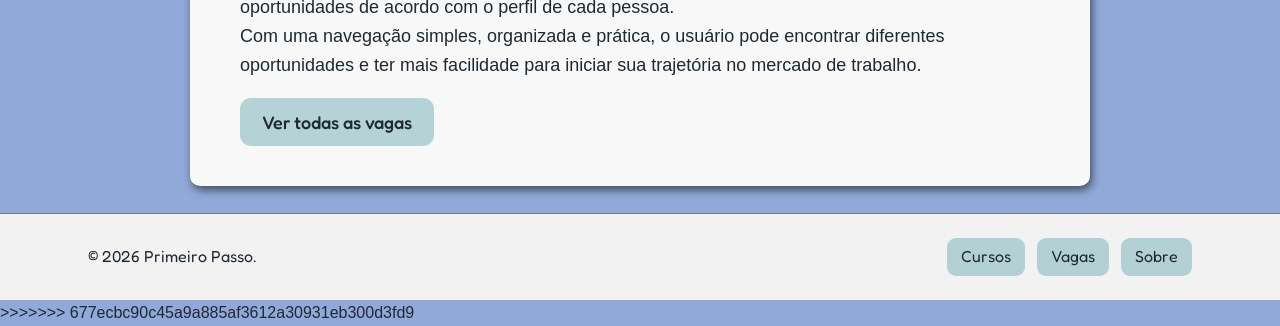
==== commit 1765b715: "alteração final" ====
--- a/Trabalho/index.html
+++ b/Trabalho/index.html
@@ -4,7 +4,7 @@
     <meta charset="UTF-8">
     <meta name="viewport" content="width=device-width, initial-scale=1.0">
     <link rel="shortcut icon" href="downloads/logo.ico" type="image/x-icon">
-    <link rel="stylesheet" href="index.css">
+    <link rel="stylesheet" href="Css/index.css">
     <title>Primeiro Passo</title>
 </head>
 <body>
@@ -12,8 +12,8 @@
         <h1><a href="main.html">Primeiro Passo</a></h1>
         <nav>
             <ul>
-                <li><a href="">Cursos</a></li>
-                <li><a href="">Vagas</a></li>
+                <li><a href="vagas_cursos.html">Cursos</a></li>
+                <li><a href="vagas.html">Vagas</a></li>
                 <li><a href="perfil.html" >Seu perfil</a></li>
             </ul>
         </nav>
@@ -23,8 +23,8 @@
         <h2>Se você busca por melhores qualidades de trabalho <br>aqui é o lugar certo!</h2>
         <p>Oferecemos cursos de qualidade que vão lhe capacitar para o mercado de trabalho <br>juntamente de ótimas vagas de emprego, abrengendo infinitas áreas.</p>
         <ul>
-            <li><a href="">Explorar Cursos</a></li>
-            <li><a href="">Ver novas Vagas de Emprego</a></li>
+            <li><a href="vagas_cursos.html">Explorar Cursos</a></li>
+            <li><a href="vagas.html">Ver novas Vagas de Emprego</a></li>
         </ul>
     </section>
     <section>
@@ -50,9 +50,8 @@
   <footer>
     <p>&copy; 2026 Primeiro Passo.</p>
     <ul>
-      <li><a href="">Cursos</a></li>
-      <li><a href="">Vagas</a></li>
-      <li><a href="">Contato</a></li>
+      <li><a href="vagas_cursos.html">Cursos</a></li>
+      <li><a href="vagas.html">Vagas</a></li>
       <li><a href="sobre.html">Sobre</a></li>
     </ul>
 
--- a/Trabalho/Css/index.css
+++ b/Trabalho/Css/index.css
@@ -0,0 +1,257 @@
+@import url("https://fonts.googleapis.com/css2?family=Fredoka:wght@400;500;600&display=swap");
+
+/* ---------- Paleeeetaaaa ---------- */
+:root {
+    --fundo: rgb(144, 169, 216);
+    --cabecalho: rgb(243, 242, 242);
+    --borda-cabecalho: rgb(121, 121, 121);
+    --card: rgb(248, 248, 248);
+    --destaque: rgba(129, 182, 189, 0.555);
+    --destaque-claro: #3fdef350;
+    --texto: #1f2933;
+    --sombra: 2px 4px 8px rgba(0, 0, 0, 0.55);
+    --raio: 10px;
+}
+
+/* ---------- Base ---------- */
+* {
+    box-sizing: border-box;
+}
+
+body {
+    margin: 0;
+    padding: 0;
+    background-color: var(--fundo);
+    font-family: Arial, Helvetica, sans-serif;
+    color: var(--texto);
+    line-height: 1.6;
+}
+
+a {
+    color: inherit;
+    text-decoration: none;
+}
+
+a:focus-visible {
+    outline: 3px solid rgb(31, 78, 140);
+    outline-offset: 3px;
+    border-radius: 6px;
+}
+
+/* ---------- Cabeçalho ---------- */
+header {
+    display: flex;
+    align-items: center;
+    gap: 40px;
+    min-height: 90px;
+    padding: 0 88px;
+    background-color: var(--cabecalho);
+    border-bottom: solid 1px var(--borda-cabecalho);
+    font-family: "Fredoka", Arial, sans-serif;
+}
+
+header h1 {
+    margin: 0;
+    font-size: 28px;
+    font-weight: 600;
+    white-space: nowrap;
+}
+
+header nav {
+    flex: 1;
+    max-width: 700px;
+    min-height: 50px;
+    background-color: var(--destaque);
+    border-radius: 11px;
+    display: flex;
+    align-items: center;
+}
+
+header nav ul {
+    list-style: none;
+    margin: 0;
+    padding: 0 25px;
+    display: flex;
+    gap: 30px;
+    width: 100%;
+}
+
+header nav a {
+    display: inline-block;
+    padding: 6px 12px;
+    font-size: 18px;
+    font-weight: 500;
+    border-radius: 9px;
+    transition: background-color 0.2s;
+}
+
+header nav a:hover {
+    background-color: var(--destaque-claro);
+}
+
+/* ---------- Cards de conteúdo ---------- */
+section {
+    max-width: 900px;
+    margin: 27px auto;
+    padding: 36px 50px 40px;
+    background-color: var(--card);
+    border-radius: var(--raio);
+    box-shadow: var(--sombra);
+    font-size: 18px;
+}
+
+section h2 {
+    display: inline-block;
+    margin: 0 0 14px;
+    padding: 6px 16px;
+    background-color: var(--destaque);
+    border-radius: 11px;
+    font-family: "Fredoka", Arial, sans-serif;
+    font-size: 22px;
+    font-weight: 500;
+}
+
+section h3 {
+    margin: 28px 0 8px;
+    font-family: "Fredoka", Arial, sans-serif;
+    font-size: 21px;
+    font-weight: 600;
+}
+
+section p {
+    margin: 0 0 18px;
+}
+
+/* ---------- Apresentação (primeiro card) ---------- */
+section:first-of-type {
+    margin-top: 40px;
+    padding: 50px 50px 46px;
+    text-align: center;
+}
+
+section:first-of-type h2 {
+    display: block;
+    padding: 0;
+    background: none;
+    border-radius: 0;
+    margin: 0 0 14px;
+    font-weight: 600;
+}
+
+section:first-of-type h2:first-of-type {
+    font-size: 36px;
+}
+
+section:first-of-type h2:nth-of-type(2) {
+    font-size: 22px;
+    font-weight: 500;
+    margin-bottom: 22px;
+}
+
+section:first-of-type ul {
+    list-style: none;
+    margin: 28px 0 0;
+    padding: 0;
+    display: flex;
+    flex-wrap: wrap;
+    justify-content: center;
+    gap: 14px;
+}
+
+/* ---------- Botões (links dentro dos cards) ---------- */
+section ul a,
+section > a {
+    display: inline-block;
+    padding: 10px 22px;
+    background-color: var(--destaque);
+    border-radius: 11px;
+    font-family: "Fredoka", Arial, sans-serif;
+    font-size: 18px;
+    font-weight: 500;
+    cursor: pointer;
+    transition: background-color 0.2s;
+}
+
+section ul a:hover,
+section > a:hover {
+    background-color: var(--destaque-claro);
+}
+
+/* ---------- Rodapé ---------- */
+footer {
+    display: flex;
+    flex-wrap: wrap;
+    align-items: center;
+    justify-content: space-between;
+    gap: 16px;
+    padding: 24px 88px;
+    background-color: var(--cabecalho);
+    border-top: solid 1px var(--borda-cabecalho);
+    font-family: "Fredoka", Arial, sans-serif;
+}
+
+footer p {
+    margin: 0;
+}
+
+footer ul {
+    list-style: none;
+    margin: 0;
+    padding: 0;
+    display: flex;
+    flex-wrap: wrap;
+    gap: 12px;
+}
+
+footer ul a {
+    display: inline-block;
+    padding: 6px 14px;
+    background-color: var(--destaque);
+    border-radius: 9px;
+    transition: background-color 0.2s;
+}
+
+footer ul a:hover {
+    background-color: var(--destaque-claro);
+}
+
+/* ---------- Celular e telas pequenas ---------- */
+@media (max-width: 800px) {
+    header {
+        flex-direction: column;
+        align-items: stretch;
+        gap: 12px;
+        padding: 16px 20px;
+    }
+
+    header nav {
+        max-width: none;
+    }
+
+    header nav ul {
+        padding: 0 10px;
+        gap: 6px;
+        flex-wrap: wrap;
+    }
+
+    section,
+    section:first-of-type {
+        margin: 20px 14px;
+        padding: 26px 22px 30px;
+        font-size: 16px;
+    }
+
+    section:first-of-type h2:first-of-type {
+        font-size: 28px;
+    }
+
+    section:first-of-type h2:nth-of-type(2) {
+        font-size: 19px;
+    }
+
+    footer {
+        flex-direction: column;
+        align-items: flex-start;
+        padding: 20px;
+    }
+}
